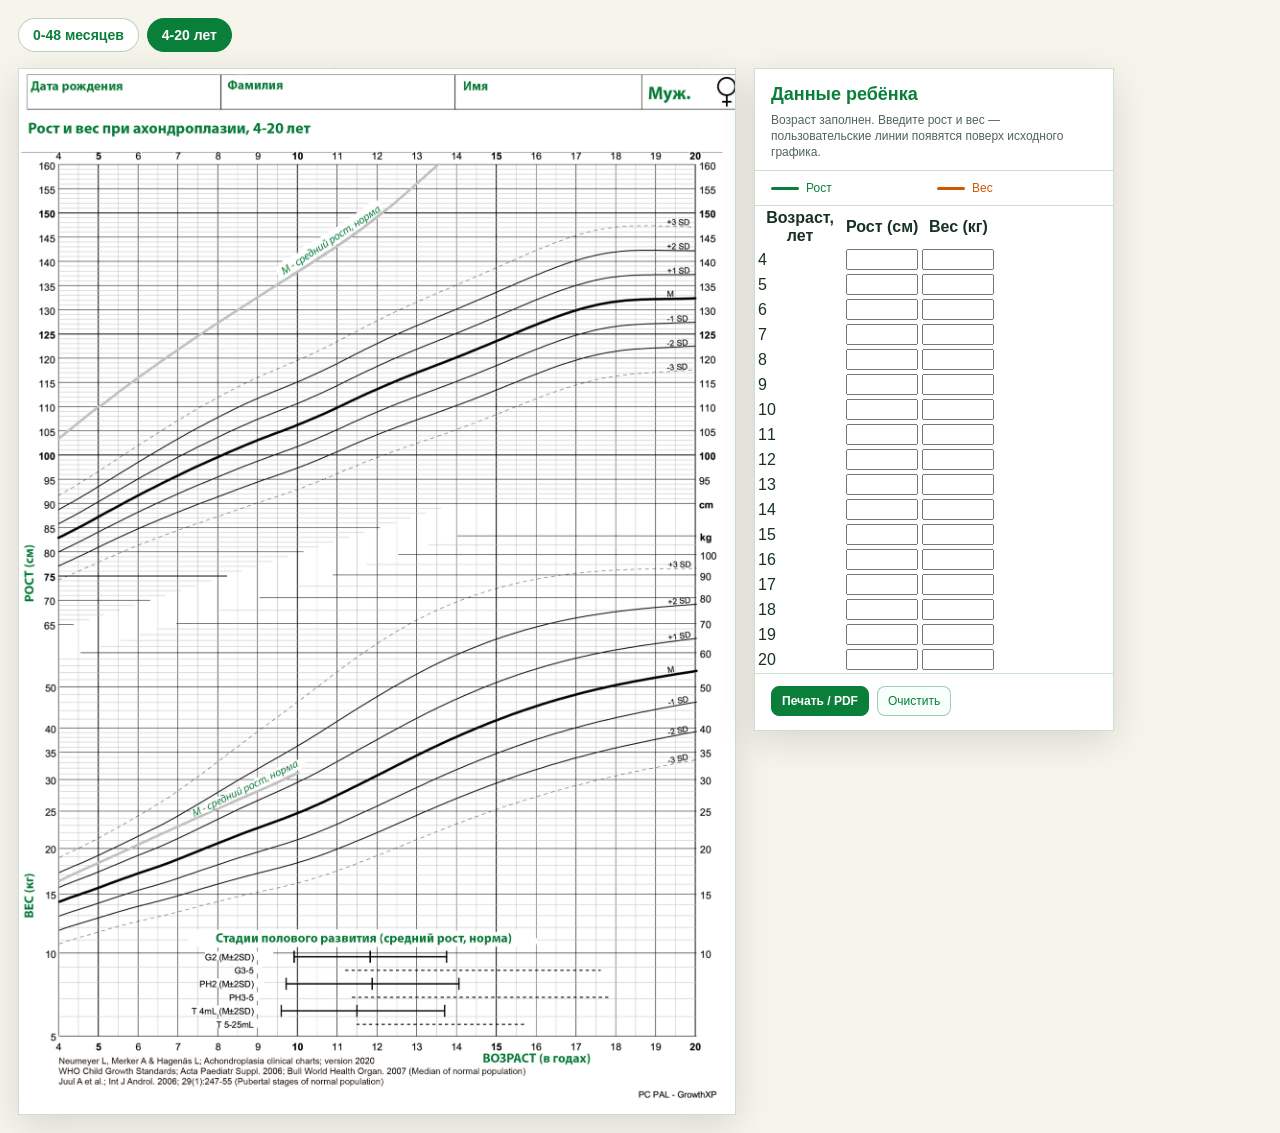
==== achondroplasia_growth_weight_page_fixed_height_under_80.html @ aa1d295d "Initial commit" ====
﻿<!doctype html>
<html lang="ru">
<head>
  <meta charset="utf-8" />
  <meta name="viewport" content="width=device-width, initial-scale=1" />
  <title>Рост и вес при ахондроплазии, 4–20 лет</title>
  <link rel="stylesheet" href="css/styles.css" />
  <link rel="stylesheet" href="css/print.css" media="print" />
</head>
<body>
  <nav class="site-nav site-nav--fixed-chart no-print" aria-label="Разделы графиков">
    <a class="site-nav__link" href="index.html">0-48 месяцев</a>
    <a class="site-nav__link site-nav__link--active" href="achondroplasia_growth_weight_page_fixed_height_under_80.html" aria-current="page">4-20 лет</a>
  </nav>

  <main class="page page--fixed-chart">
    <section class="chart-card" aria-label="График роста и веса при ахондроплазии">
      <div class="chart-wrap" id="chartWrap">
        <img class="reference-chart" alt="Рост и вес при ахондроплазии, 4–20 лет" src="[data-uri]" />
        <svg class="overlay" id="overlay" viewBox="0 0 718 1045" preserveAspectRatio="none" aria-hidden="true">
          <defs>
            <clipPath id="heightClip"><rect x="39" y="95" width="636" height="873" /></clipPath>
            <clipPath id="weightClip"><rect x="39" y="482" width="636" height="486" /></clipPath>
            <filter id="pointShadow" x="-50%" y="-50%" width="200%" height="200%">
              <feDropShadow dx="0" dy="1" stdDeviation="1" flood-opacity="0.35" />
            </filter>
          </defs>

          <g id="heightLayer" clip-path="url(#heightClip)"></g>
          <g id="weightLayer" clip-path="url(#weightClip)"></g>
        </svg>
      </div>
    </section>

    <aside class="data-panel" aria-label="Таблица пользовательских данных">
      <div class="panel-header">
        <h1 class="panel-title">Данные ребёнка</h1>
        <p class="panel-note">Возраст заполнен. Введите рост и вес — пользовательские линии появятся поверх исходного графика.</p>
      </div>

      <div class="legend" aria-label="Обозначения пользовательских линий">
        <div class="legend-item height"><span class="swatch"></span><span>Рост</span></div>
        <div class="legend-item weight"><span class="swatch"></span><span>Вес</span></div>
      </div>

      <div class="table-wrap">
        <table>
          <thead>
            <tr>
              <th class="age-cell">Возраст, лет</th>
              <th>Рост (см)</th>
              <th>Вес (кг)</th>
            </tr>
          </thead>
          <tbody id="dataRows"></tbody>
        </table>
      </div>

      <div class="actions">
        <button type="button" class="primary" id="printBtn">Печать / PDF</button>
        <button type="button" id="clearBtn">Очистить</button>
      </div>
    </aside>
  </main>

  <script>
    const ages = Array.from({ length: 17 }, (_, i) => i + 4);

    const chart = {
      xStart: 39,
      xEnd: 675,
      ageMin: 4,
      ageMax: 20,
      height: {
        min: 80,
        max: 160,
        yMin: 482,
        yMax: 95
      },
      weight: {
        min: 5,
        max: 100,
        // Нижняя шкала исходного листа построена близко к логарифмической.
        yAt10kg: 883,
        yAt100kg: 482
      }
    };

    const rowsEl = document.getElementById('dataRows');
    const heightLayer = document.getElementById('heightLayer');
    const weightLayer = document.getElementById('weightLayer');
    const storageKey = 'achondroplasia-chart-user-data-v1';

    function loadData() {
      try {
        return JSON.parse(localStorage.getItem(storageKey)) || {};
      } catch (_) {
        return {};
      }
    }

    function saveData(data) {
      localStorage.setItem(storageKey, JSON.stringify(data));
    }

    const userData = loadData();

    function createRows() {
      rowsEl.innerHTML = '';
      ages.forEach(age => {
        const tr = document.createElement('tr');
        tr.innerHTML = `
          <td class="age-cell">${age}</td>
          <td><input type="number" inputmode="decimal" min="1" max="220" step="0.1" data-age="${age}" data-type="height" aria-label="Рост в ${age} лет"></td>
          <td><input type="number" inputmode="decimal" min="5" max="180" step="0.1" data-age="${age}" data-type="weight" aria-label="Вес в ${age} лет"></td>
        `;
        rowsEl.appendChild(tr);

        const heightInput = tr.querySelector('[data-type="height"]');
        const weightInput = tr.querySelector('[data-type="weight"]');
        if (userData[age]?.height) heightInput.value = userData[age].height;
        if (userData[age]?.weight) weightInput.value = userData[age].weight;
      });
    }

    function xByAge(age) {
      const ratio = (age - chart.ageMin) / (chart.ageMax - chart.ageMin);
      return chart.xStart + ratio * (chart.xEnd - chart.xStart);
    }

    function yByHeight(value) {
      const ratio = (value - chart.height.min) / (chart.height.max - chart.height.min);
      return chart.height.yMin - ratio * (chart.height.yMin - chart.height.yMax);
    }

    function yByWeight(value) {
      const log10 = Math.log10 || (x => Math.log(x) / Math.LN10);
      const b = chart.weight.yAt10kg - chart.weight.yAt100kg;
      const a = chart.weight.yAt10kg + b;
      return a - b * log10(value);
    }

    function readTable() {
      const data = {};
      document.querySelectorAll('input[data-age][data-type]').forEach(input => {
        const age = Number(input.dataset.age);
        const type = input.dataset.type;
        const raw = input.value.trim().replace(',', '.');
        const value = raw === '' ? null : Number(raw);

        input.classList.remove('invalid');
        if (raw !== '' && (!Number.isFinite(value) || value <= 0)) {
          input.classList.add('invalid');
          return;
        }

        if (!data[age]) data[age] = {};
        if (value !== null) data[age][type] = value;
      });
      return data;
    }

    function pointsFromData(data, type) {
      return ages
        .map(age => {
          const value = data[age]?.[type];
          if (!Number.isFinite(value)) return null;

          const y = type === 'height' ? yByHeight(value) : yByWeight(value);
          const x = xByAge(age);
          return { age, value, x, y };
        })
        .filter(Boolean);
    }

    function makePath(points) {
      if (!points.length) return '';
      return points.map((point, index) => `${index === 0 ? 'M' : 'L'} ${point.x.toFixed(2)} ${point.y.toFixed(2)}`).join(' ');
    }

    function drawSeries(layer, points, color, unit) {
      layer.innerHTML = '';
      if (!points.length) return;

      const path = document.createElementNS('http://www.w3.org/2000/svg', 'path');
      path.setAttribute('d', makePath(points));
      path.setAttribute('fill', 'none');
      path.setAttribute('stroke', color);
      path.setAttribute('stroke-width', '3');
      path.setAttribute('stroke-linecap', 'round');
      path.setAttribute('stroke-linejoin', 'round');
      layer.appendChild(path);

      points.forEach(point => {
        const circle = document.createElementNS('http://www.w3.org/2000/svg', 'circle');
        circle.setAttribute('cx', point.x);
        circle.setAttribute('cy', point.y);
        circle.setAttribute('r', '4.5');
        circle.setAttribute('fill', '#fff');
        circle.setAttribute('stroke', color);
        circle.setAttribute('stroke-width', '2.5');
        circle.setAttribute('filter', 'url(#pointShadow)');
        layer.appendChild(circle);

        const title = document.createElementNS('http://www.w3.org/2000/svg', 'title');
        title.textContent = `${point.age} лет: ${point.value} ${unit}`;
        circle.appendChild(title);
      });
    }

    function updateChart() {
      const data = readTable();
      saveData(data);
      drawSeries(heightLayer, pointsFromData(data, 'height'), getComputedStyle(document.documentElement).getPropertyValue('--height-line').trim(), 'см');
      drawSeries(weightLayer, pointsFromData(data, 'weight'), getComputedStyle(document.documentElement).getPropertyValue('--weight-line').trim(), 'кг');
    }

    createRows();
    updateChart();

    rowsEl.addEventListener('input', updateChart);

    document.getElementById('clearBtn').addEventListener('click', () => {
      document.querySelectorAll('input[data-age][data-type]').forEach(input => input.value = '');
      localStorage.removeItem(storageKey);
      updateChart();
    });

    document.getElementById('printBtn').addEventListener('click', () => window.print());
  </script>
</body>
</html>
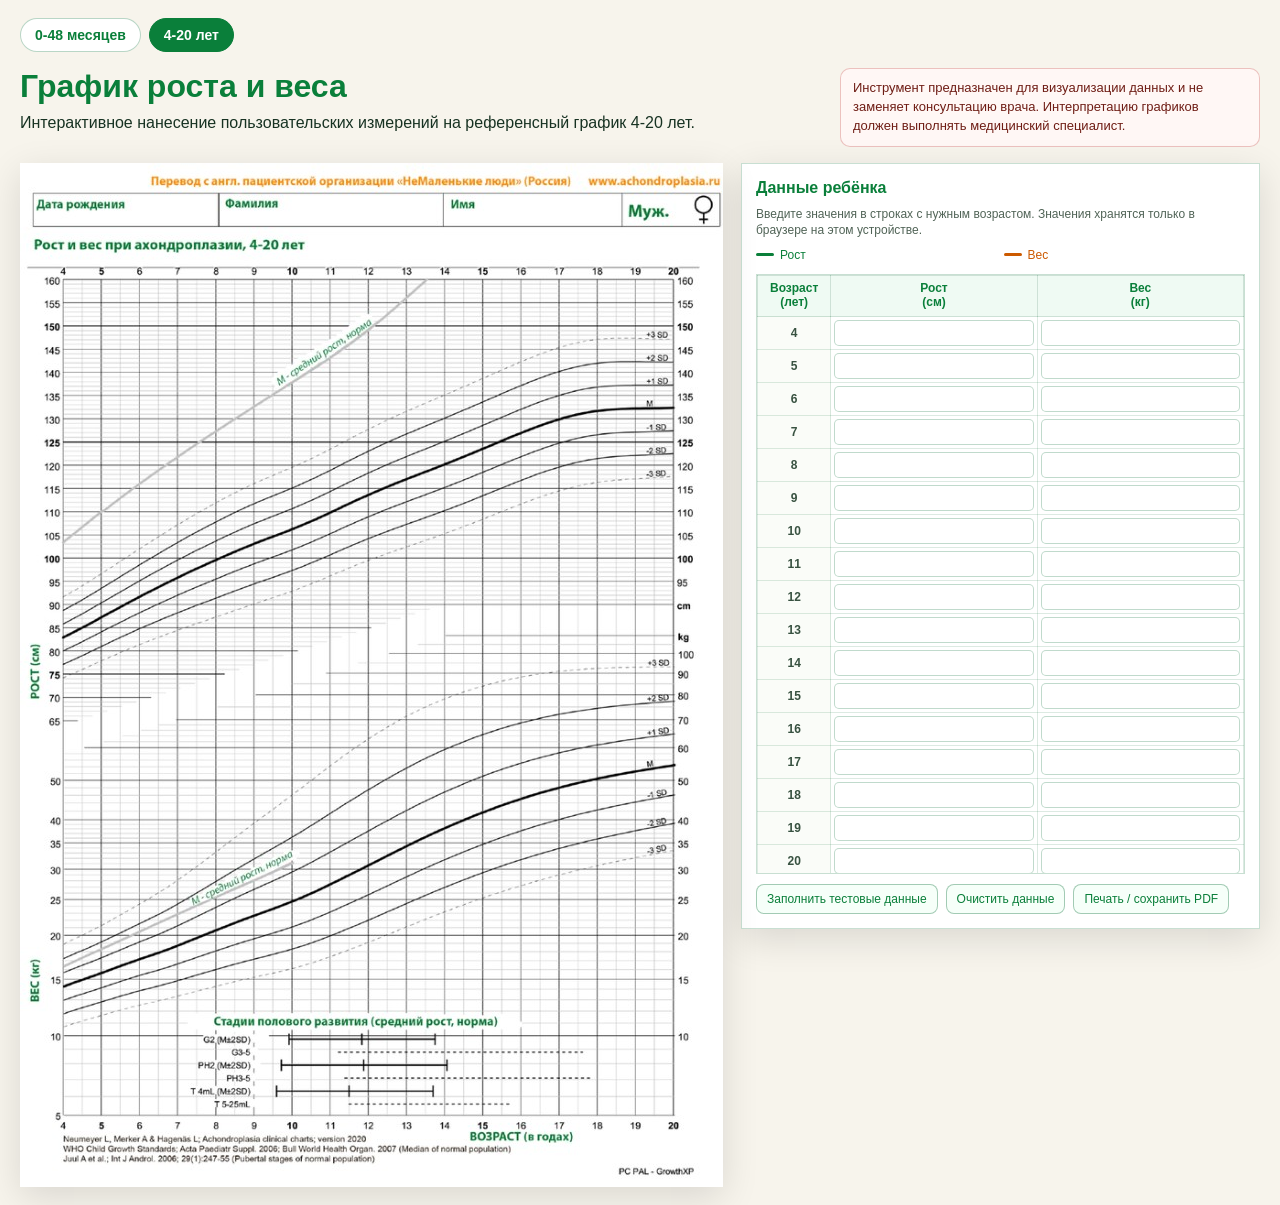
==== commit 234d6430: "sec commit" ====
--- a/achondroplasia_growth_weight_page_fixed_height_under_80.html
+++ b/achondroplasia_growth_weight_page_fixed_height_under_80.html
@@ -8,225 +8,68 @@
   <link rel="stylesheet" href="css/print.css" media="print" />
 </head>
 <body>
-  <nav class="site-nav site-nav--fixed-chart no-print" aria-label="Разделы графиков">
-    <a class="site-nav__link" href="index.html">0-48 месяцев</a>
-    <a class="site-nav__link site-nav__link--active" href="achondroplasia_growth_weight_page_fixed_height_under_80.html" aria-current="page">4-20 лет</a>
-  </nav>
+  <main class="page">
+    <nav class="site-nav no-print" aria-label="Разделы графиков">
+      <a class="site-nav__link" href="index.html">0-48 месяцев</a>
+      <a class="site-nav__link site-nav__link--active" href="achondroplasia_growth_weight_page_fixed_height_under_80.html" aria-current="page">4-20 лет</a>
+    </nav>
 
-  <main class="page page--fixed-chart">
-    <section class="chart-card" aria-label="График роста и веса при ахондроплазии">
-      <div class="chart-wrap" id="chartWrap">
-        <img class="reference-chart" alt="Рост и вес при ахондроплазии, 4–20 лет" src="[data-uri]